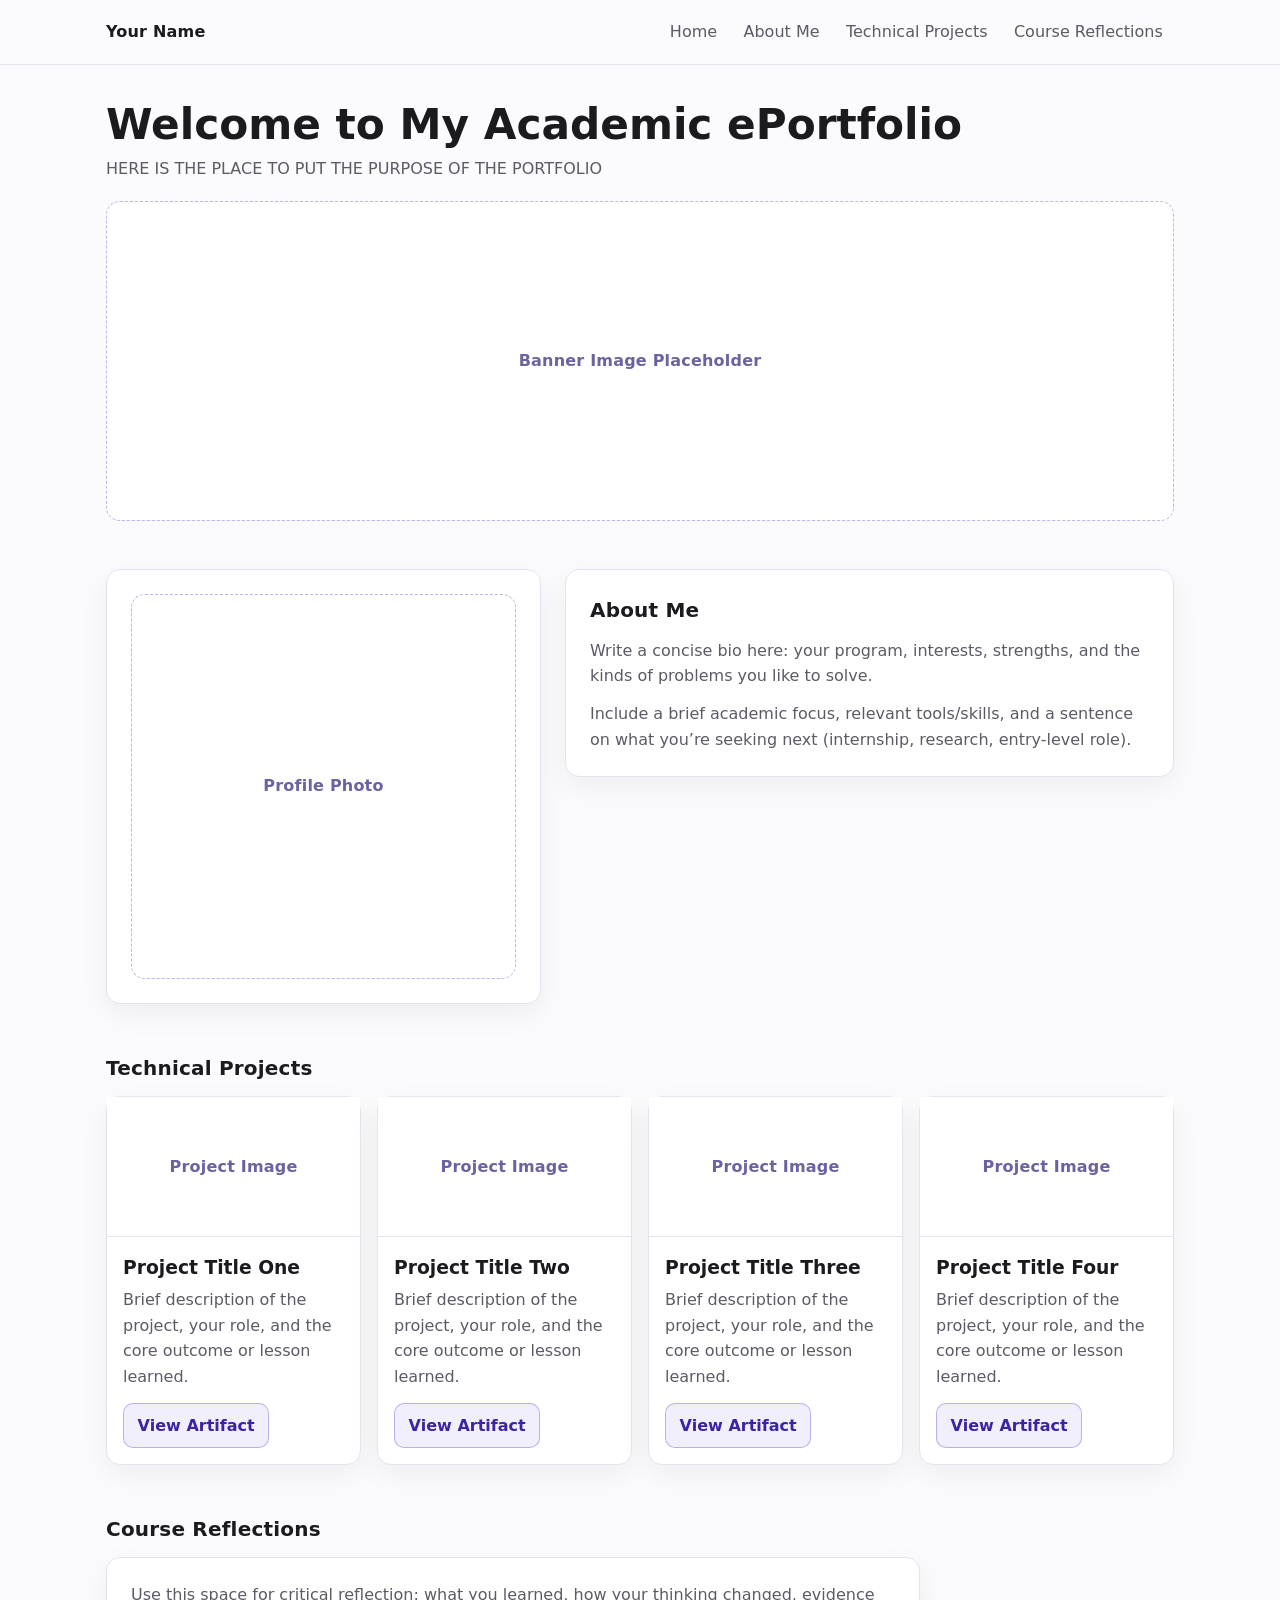
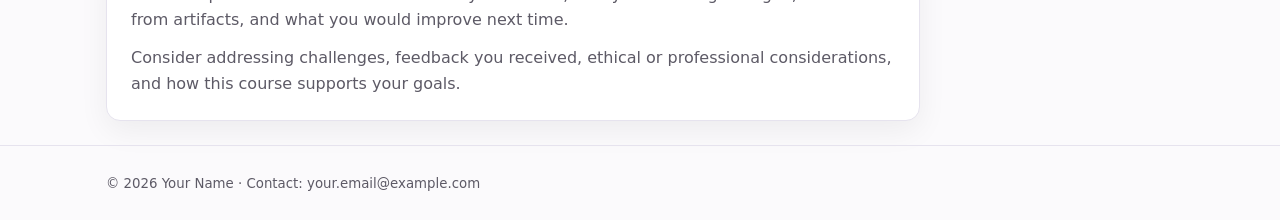
==== html/index.html @ 6b157c91 "Organizando arquivos em pastas" ====
<!doctype html>
<html lang="en">
<head>
  <meta charset="utf-8" />
  <meta name="viewport" content="width=device-width,initial-scale=1" />
  <title>Academic ePortfolio</title>
  <style>
    :root{
      --bg:#fbfafc;--card:#fff;--text:#1b1b1f;--muted:#5d5a66;
      --border:#e6e3ee;--accent:#5b34d6;--accent2:#3b23a3;--ring:rgba(91,52,214,.28);
      --r:14px;--s1:.75rem;--s2:1rem;--s3:1.5rem;--s4:2.25rem;--mw:1100px;
      --sh:0 10px 30px rgba(10,10,20,.06);
      color-scheme: light;
    }
    *{box-sizing:border-box}
    html{scroll-behavior:smooth}
    body{margin:0;font:16px/1.6 system-ui,-apple-system,Segoe UI,Roboto,Helvetica,Arial,sans-serif;background:var(--bg);color:var(--text)}
    a{color:inherit}
    .wrap{max-width:var(--mw);margin:0 auto;padding:0 var(--s2)}
    header{position:sticky;top:0;z-index:10;background:rgba(251,250,252,.92);backdrop-filter:saturate(140%) blur(10px);border-bottom:1px solid var(--border)}
    .bar{display:flex;gap:var(--s2);align-items:center;justify-content:space-between;min-height:64px}
    .brand{font-weight:700;letter-spacing:.2px;text-decoration:none}
    nav ul{list-style:none;margin:0;padding:0;display:flex;gap:.25rem;flex-wrap:wrap;justify-content:flex-end}
    nav a{display:inline-block;text-decoration:none;padding:.45rem .7rem;border-radius:999px;color:var(--muted)}
    nav a:hover{background:#f1eefb;color:var(--text)}
    main section{scroll-margin-top:84px}
    .hero{padding:var(--s4) 0 var(--s3)}
    .hero h1{margin:0 0 .4rem;font-size:clamp(1.9rem,3.3vw,3rem);line-height:1.15}
    .hero p{margin:.25rem 0 1.2rem;color:var(--muted);max-width:70ch}
    .ph{position:relative;display:grid;place-items:center;color:#6a63a0}
    .ph::after{content:attr(data-label);position:absolute;inset:0;display:grid;place-items:center;font-weight:600;letter-spacing:.2px}
    .ph img{width:100%;height:100%;object-fit:cover;display:block}
    .banner{border:1px dashed #bfb6e6;background:linear-gradient(135deg,#f3efff,#ffffff);border-radius:var(--r);height:clamp(180px,28vw,320px);overflow:hidden}
    .grid2{display:grid;grid-template-columns:1fr 1.4fr;gap:var(--s3);align-items:start}
    .card{background:var(--card);border:1px solid var(--border);border-radius:var(--r);box-shadow:var(--sh)}
    .projects .card{transition:transform .18s ease,box-shadow .18s ease,border-color .18s ease;will-change:transform}
    .projects .card:hover,.projects .card:focus-within{transform:translateY(-6px) scale(1.01);box-shadow:0 18px 46px rgba(10,10,20,.12);border-color:rgba(91,52,214,.35)}
    .pad{padding:var(--s3)}
    .avatar{aspect-ratio:1/1;min-height:220px;border:1px dashed #bfb6e6;border-radius:var(--r);background:linear-gradient(180deg,#f6f3ff,#fff);overflow:hidden}
    h2{margin:0 0 .75rem;font-size:1.25rem;letter-spacing:.2px}
    .lede{color:var(--muted);margin:0}
    .section{padding:var(--s3) 0}
    .projects{display:grid;grid-template-columns:repeat(auto-fit,minmax(220px,1fr));gap:var(--s2)}
    .pimg{height:140px;border-bottom:1px solid var(--border);background:linear-gradient(135deg,#f3efff,#fff);overflow:hidden}
    .pbody{padding:var(--s2)}
    .ptitle{margin:0 0 .25rem;font-weight:650}
    .pdesc{margin:0 0 .85rem;color:var(--muted)}
    .btn{display:inline-flex;align-items:center;justify-content:center;gap:.5rem;padding:.55rem .85rem;border-radius:10px;border:1px solid rgba(91,52,214,.35);background:rgba(91,52,214,.08);color:var(--accent2);text-decoration:none;font-weight:600}
    .btn:hover{background:rgba(91,52,214,.12)}
    .textBox{max-width:80ch}
    footer{border-top:1px solid var(--border);padding:var(--s3) 0;color:var(--muted)}
    .mt{margin-top:.75rem}
    .mt2{margin:.9rem 0 0}
    :focus-visible{outline:3px solid var(--ring);outline-offset:3px}
    @media (max-width:720px){
      .bar{align-items:flex-start;padding:10px 0}
      nav ul{justify-content:flex-start}
      .grid2{grid-template-columns:1fr}
      .pad{padding:var(--s2)}
      .hero{padding:var(--s3) 0 var(--s2)}
    }
    @media (prefers-reduced-motion:reduce){
      html{scroll-behavior:auto}
      .projects .card{transition:none}
      .projects .card:hover,.projects .card:focus-within{transform:none}
    }
  </style>
</head>
<body>
  <header>
    <div class="wrap bar">
      <a class="brand" href="#home" aria-label="Go to Home">Your Name</a>
      <nav aria-label="Primary">
        <ul>
          <li><a href="#home">Home</a></li>
          <li><a href="#about">About Me</a></li>
          <li><a href="#projects">Technical Projects</a></li>
          <li><a href="#reflections">Course Reflections</a></li>
        </ul>
      </nav>
    </div>
  </header>

  <main class="wrap">
    <section id="home" class="hero" aria-labelledby="home-title">
      <h1 id="home-title">Welcome to My Academic ePortfolio</h1>
      <p>HERE IS THE PLACE TO PUT THE PURPOSE OF THE PORTFOLIO</p>
      <div class="banner ph" data-label="Banner Image Placeholder">
        <img alt="Banner image placeholder" src="[data-uri]" />
      </div>
    </section>

    <section id="about" class="section" aria-labelledby="about-title">
      <div class="grid2">
        <div class="card pad">
          <div class="avatar ph" data-label="Profile Photo">
            <img alt="Profile photo placeholder" src="[data-uri]" />
          </div>
        </div>
        <div class="card pad">
          <h2 id="about-title">About Me</h2>
          <p class="lede">Write a concise bio here: your program, interests, strengths, and the kinds of problems you like to solve.</p>
          <p class="lede mt">Include a brief academic focus, relevant tools/skills, and a sentence on what you’re seeking next (internship, research, entry-level role).</p>
        </div>
      </div>
    </section>

    <section id="projects" class="section" aria-labelledby="projects-title">
      <h2 id="projects-title">Technical Projects</h2>
      <div class="projects" role="list">
        <article class="card" role="listitem">
          <div class="pimg ph" data-label="Project Image">
            <img alt="Project 1 image placeholder" src="[data-uri]" />
          </div>
          <div class="pbody">
            <h3 class="ptitle">Project Title One</h3>
            <p class="pdesc">Brief description of the project, your role, and the core outcome or lesson learned.</p>
            <a class="btn" href="project-1.html" aria-label="View details for Project Title One">View Artifact</a>
          </div>
        </article>
        <article class="card" role="listitem">
          <div class="pimg ph" data-label="Project Image">
            <img alt="Project 2 image placeholder" src="[data-uri]" />
          </div>
          <div class="pbody">
            <h3 class="ptitle">Project Title Two</h3>
            <p class="pdesc">Brief description of the project, your role, and the core outcome or lesson learned.</p>
            <a class="btn" href="project-2.html" aria-label="View details for Project Title Two">View Artifact</a>
          </div>
        </article>
        <article class="card" role="listitem">
          <div class="pimg ph" data-label="Project Image">
            <img alt="Project 3 image placeholder" src="[data-uri]" />
          </div>
          <div class="pbody">
            <h3 class="ptitle">Project Title Three</h3>
            <p class="pdesc">Brief description of the project, your role, and the core outcome or lesson learned.</p>
            <a class="btn" href="project-3.html" aria-label="View details for Project Title Three">View Artifact</a>
          </div>
        </article>
        <article class="card" role="listitem">
          <div class="pimg ph" data-label="Project Image">
            <img alt="Project 4 image placeholder" src="[data-uri]" />
          </div>
          <div class="pbody">
            <h3 class="ptitle">Project Title Four</h3>
            <p class="pdesc">Brief description of the project, your role, and the core outcome or lesson learned.</p>
            <a class="btn" href="project-4.html" aria-label="View details for Project Title Four">View Artifact</a>
          </div>
        </article>
      </div>
    </section>

    <section id="reflections" class="section" aria-labelledby="reflections-title">
      <h2 id="reflections-title">Course Reflections</h2>
      <div class="card pad textBox">
        <p class="lede">Use this space for critical reflection: what you learned, how your thinking changed, evidence from artifacts, and what you would improve next time.</p>
        <p class="lede mt">Consider addressing challenges, feedback you received, ethical or professional considerations, and how this course supports your goals.</p>
      </div>
    </section>
  </main>

  <footer>
    <div class="wrap">
      <small>© <span id="y">2026</span> Your Name · Contact: your.email@example.com</small>
    </div>
  </footer>

  <script>
    document.getElementById("y").textContent = new Date().getFullYear();
  </script>
</body>
</html>
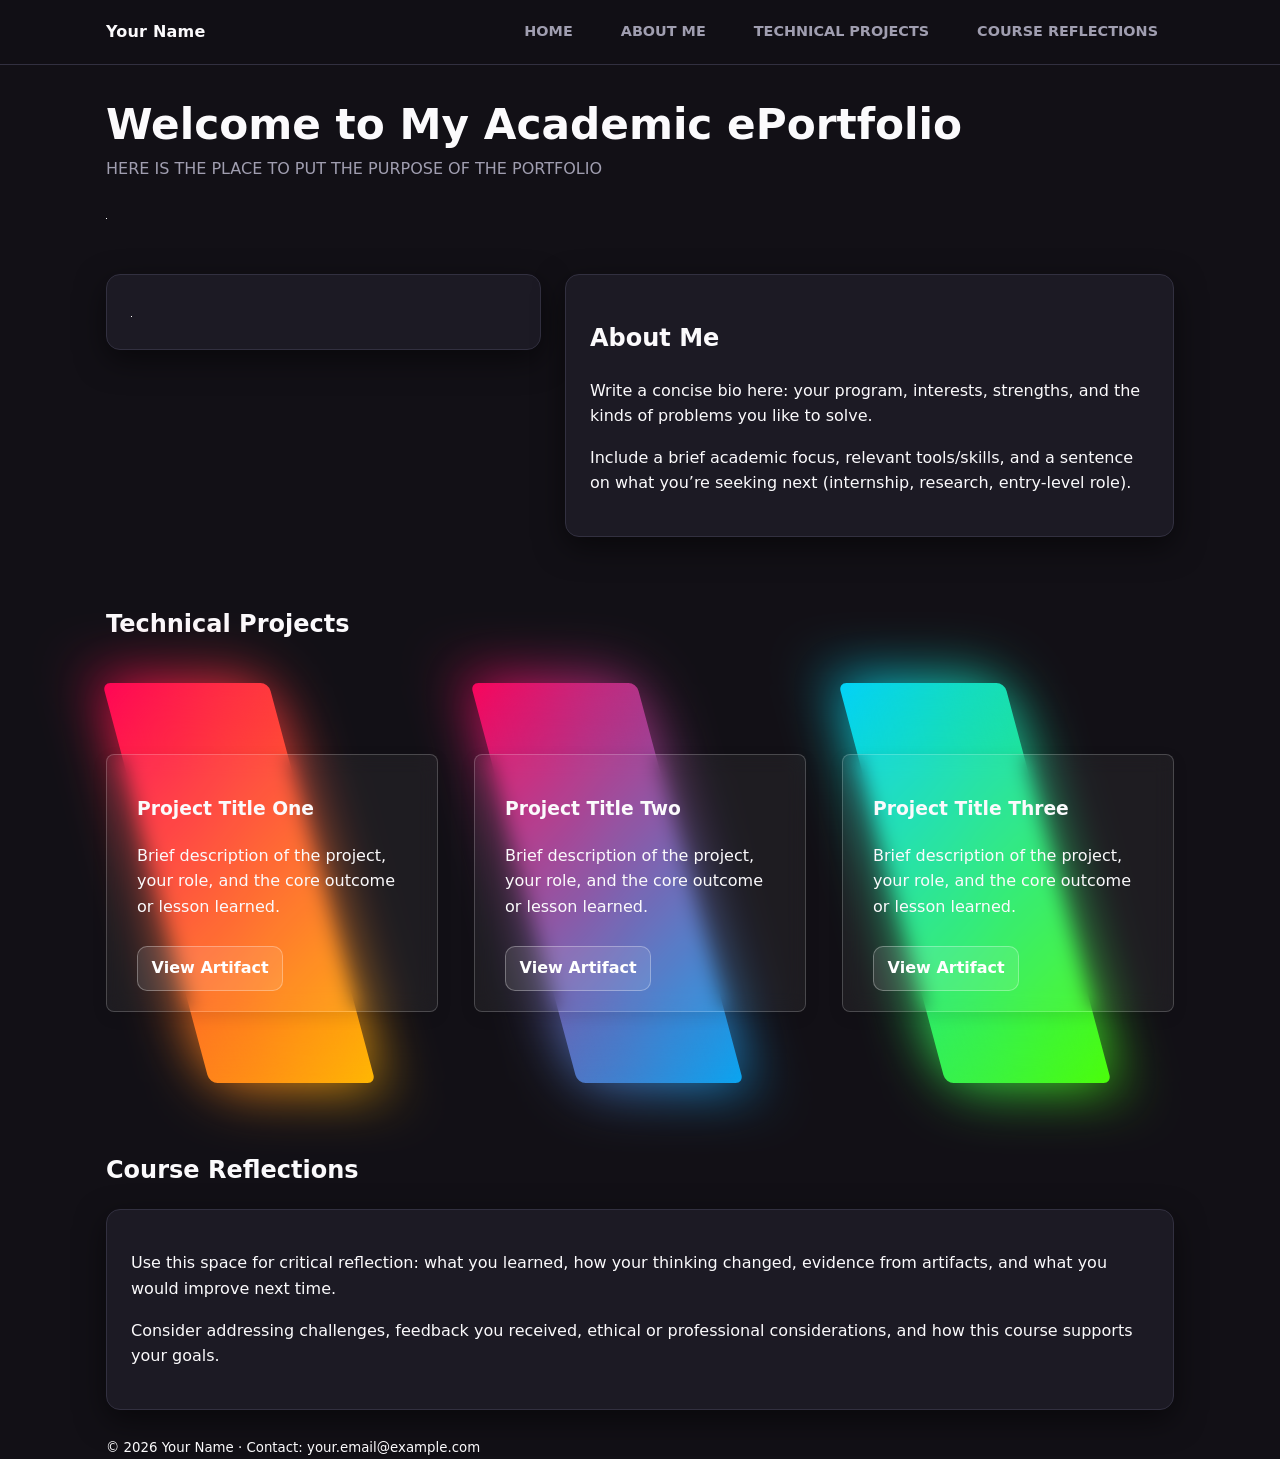
==== commit 0267dc45: "Trabalhando no css, adicionando animacao em cards e no menu" ====
--- a/html/index.html
+++ b/html/index.html
@@ -4,67 +4,8 @@
   <meta charset="utf-8" />
   <meta name="viewport" content="width=device-width,initial-scale=1" />
   <title>Academic ePortfolio</title>
-  <style>
-    :root{
-      --bg:#fbfafc;--card:#fff;--text:#1b1b1f;--muted:#5d5a66;
-      --border:#e6e3ee;--accent:#5b34d6;--accent2:#3b23a3;--ring:rgba(91,52,214,.28);
-      --r:14px;--s1:.75rem;--s2:1rem;--s3:1.5rem;--s4:2.25rem;--mw:1100px;
-      --sh:0 10px 30px rgba(10,10,20,.06);
-      color-scheme: light;
-    }
-    *{box-sizing:border-box}
-    html{scroll-behavior:smooth}
-    body{margin:0;font:16px/1.6 system-ui,-apple-system,Segoe UI,Roboto,Helvetica,Arial,sans-serif;background:var(--bg);color:var(--text)}
-    a{color:inherit}
-    .wrap{max-width:var(--mw);margin:0 auto;padding:0 var(--s2)}
-    header{position:sticky;top:0;z-index:10;background:rgba(251,250,252,.92);backdrop-filter:saturate(140%) blur(10px);border-bottom:1px solid var(--border)}
-    .bar{display:flex;gap:var(--s2);align-items:center;justify-content:space-between;min-height:64px}
-    .brand{font-weight:700;letter-spacing:.2px;text-decoration:none}
-    nav ul{list-style:none;margin:0;padding:0;display:flex;gap:.25rem;flex-wrap:wrap;justify-content:flex-end}
-    nav a{display:inline-block;text-decoration:none;padding:.45rem .7rem;border-radius:999px;color:var(--muted)}
-    nav a:hover{background:#f1eefb;color:var(--text)}
-    main section{scroll-margin-top:84px}
-    .hero{padding:var(--s4) 0 var(--s3)}
-    .hero h1{margin:0 0 .4rem;font-size:clamp(1.9rem,3.3vw,3rem);line-height:1.15}
-    .hero p{margin:.25rem 0 1.2rem;color:var(--muted);max-width:70ch}
-    .ph{position:relative;display:grid;place-items:center;color:#6a63a0}
-    .ph::after{content:attr(data-label);position:absolute;inset:0;display:grid;place-items:center;font-weight:600;letter-spacing:.2px}
-    .ph img{width:100%;height:100%;object-fit:cover;display:block}
-    .banner{border:1px dashed #bfb6e6;background:linear-gradient(135deg,#f3efff,#ffffff);border-radius:var(--r);height:clamp(180px,28vw,320px);overflow:hidden}
-    .grid2{display:grid;grid-template-columns:1fr 1.4fr;gap:var(--s3);align-items:start}
-    .card{background:var(--card);border:1px solid var(--border);border-radius:var(--r);box-shadow:var(--sh)}
-    .projects .card{transition:transform .18s ease,box-shadow .18s ease,border-color .18s ease;will-change:transform}
-    .projects .card:hover,.projects .card:focus-within{transform:translateY(-6px) scale(1.01);box-shadow:0 18px 46px rgba(10,10,20,.12);border-color:rgba(91,52,214,.35)}
-    .pad{padding:var(--s3)}
-    .avatar{aspect-ratio:1/1;min-height:220px;border:1px dashed #bfb6e6;border-radius:var(--r);background:linear-gradient(180deg,#f6f3ff,#fff);overflow:hidden}
-    h2{margin:0 0 .75rem;font-size:1.25rem;letter-spacing:.2px}
-    .lede{color:var(--muted);margin:0}
-    .section{padding:var(--s3) 0}
-    .projects{display:grid;grid-template-columns:repeat(auto-fit,minmax(220px,1fr));gap:var(--s2)}
-    .pimg{height:140px;border-bottom:1px solid var(--border);background:linear-gradient(135deg,#f3efff,#fff);overflow:hidden}
-    .pbody{padding:var(--s2)}
-    .ptitle{margin:0 0 .25rem;font-weight:650}
-    .pdesc{margin:0 0 .85rem;color:var(--muted)}
-    .btn{display:inline-flex;align-items:center;justify-content:center;gap:.5rem;padding:.55rem .85rem;border-radius:10px;border:1px solid rgba(91,52,214,.35);background:rgba(91,52,214,.08);color:var(--accent2);text-decoration:none;font-weight:600}
-    .btn:hover{background:rgba(91,52,214,.12)}
-    .textBox{max-width:80ch}
-    footer{border-top:1px solid var(--border);padding:var(--s3) 0;color:var(--muted)}
-    .mt{margin-top:.75rem}
-    .mt2{margin:.9rem 0 0}
-    :focus-visible{outline:3px solid var(--ring);outline-offset:3px}
-    @media (max-width:720px){
-      .bar{align-items:flex-start;padding:10px 0}
-      nav ul{justify-content:flex-start}
-      .grid2{grid-template-columns:1fr}
-      .pad{padding:var(--s2)}
-      .hero{padding:var(--s3) 0 var(--s2)}
-    }
-    @media (prefers-reduced-motion:reduce){
-      html{scroll-behavior:auto}
-      .projects .card{transition:none}
-      .projects .card:hover,.projects .card:focus-within{transform:none}
-    }
-  </style>
+  <link rel="stylesheet" href="../style/index.css">
+  <link rel="stylesheet" href="../style/style.css">
 </head>
 <body>
   <header>
@@ -108,46 +49,34 @@
     <section id="projects" class="section" aria-labelledby="projects-title">
       <h2 id="projects-title">Technical Projects</h2>
       <div class="projects" role="list">
-        <article class="card" role="listitem">
-          <div class="pimg ph" data-label="Project Image">
-            <img alt="Project 1 image placeholder" src="[data-uri]" />
-          </div>
+        
+        <article class="card neon-card" role="listitem">
+          <span></span>
           <div class="pbody">
             <h3 class="ptitle">Project Title One</h3>
             <p class="pdesc">Brief description of the project, your role, and the core outcome or lesson learned.</p>
             <a class="btn" href="project-1.html" aria-label="View details for Project Title One">View Artifact</a>
           </div>
         </article>
-        <article class="card" role="listitem">
-          <div class="pimg ph" data-label="Project Image">
-            <img alt="Project 2 image placeholder" src="[data-uri]" />
-          </div>
+
+        <article class="card neon-card" role="listitem">
+          <span></span>
           <div class="pbody">
             <h3 class="ptitle">Project Title Two</h3>
             <p class="pdesc">Brief description of the project, your role, and the core outcome or lesson learned.</p>
             <a class="btn" href="project-2.html" aria-label="View details for Project Title Two">View Artifact</a>
           </div>
         </article>
-        <article class="card" role="listitem">
-          <div class="pimg ph" data-label="Project Image">
-            <img alt="Project 3 image placeholder" src="[data-uri]" />
-          </div>
+
+        <article class="card neon-card" role="listitem">
+          <span></span>
           <div class="pbody">
             <h3 class="ptitle">Project Title Three</h3>
             <p class="pdesc">Brief description of the project, your role, and the core outcome or lesson learned.</p>
             <a class="btn" href="project-3.html" aria-label="View details for Project Title Three">View Artifact</a>
           </div>
         </article>
-        <article class="card" role="listitem">
-          <div class="pimg ph" data-label="Project Image">
-            <img alt="Project 4 image placeholder" src="[data-uri]" />
-          </div>
-          <div class="pbody">
-            <h3 class="ptitle">Project Title Four</h3>
-            <p class="pdesc">Brief description of the project, your role, and the core outcome or lesson learned.</p>
-            <a class="btn" href="project-4.html" aria-label="View details for Project Title Four">View Artifact</a>
-          </div>
-        </article>
+
       </div>
     </section>
 
@@ -169,5 +98,29 @@
   <script>
     document.getElementById("y").textContent = new Date().getFullYear();
   </script>
+
+  <script>
+    // Código para atualizar o ano automaticamente (que você já tinha)
+    document.getElementById("y").textContent = new Date().getFullYear();
+
+    // --- NOVO: Lógica do Menu Inteligente (Smart Header) ---
+    let ultimoScroll = 0;
+    const header = document.querySelector('header');
+
+    window.addEventListener('scroll', () => {
+      // Pega a posição atual da rolagem da página
+      let atualScroll = window.pageYOffset || document.documentElement.scrollTop;
+
+      // Se a rolagem atual for MAIOR que a última (rolando para baixo) e já passou do topo...
+      if (atualScroll > ultimoScroll && atualScroll > 50) {
+        header.classList.add('esconder-menu'); // Esconde o cabeçalho
+      } else {
+        header.classList.remove('esconder-menu'); // Mostra o cabeçalho
+      }
+      
+      // Atualiza a posição para o próximo movimento (com trava para o 'efeito elástico' do celular)
+      ultimoScroll = atualScroll <= 0 ? 0 : atualScroll; 
+    });
+  </script>
 </body>
-</html>
+</html>
--- a/style/index.css
+++ b/style/index.css
@@ -0,0 +1,228 @@
+
+
+/* ==========================================================================
+   5. Seção Hero (Destaque Principal)
+   ========================================================================== */
+.hero {
+  padding: var(--s4) 0 var(--s3);
+}
+
+.hero h1 {
+  margin: 0 0 0.4rem;
+  font-size: clamp(1.9rem, 3.3vw, 3rem); 
+  line-height: 1.15;
+}
+
+.hero p {
+  margin: 0.25rem 0 1.2rem;
+  color: var(--muted);
+  max-width: 70ch;
+}
+
+/* ==========================================================================
+   6. Cartões Comuns (Sobre Mim, Reflexões)
+   ========================================================================== */
+.card {
+  background: var(--card);
+  border: 1px solid var(--border);
+  border-radius: var(--r);
+  box-shadow: var(--sh);
+}
+
+.projects {
+  display: grid;
+  grid-template-columns: repeat(auto-fit, minmax(280px, 1fr)); /* Um pouco mais largo para os neons */
+  gap: var(--s4); /* Mais respiro entre os cartões brilhantes */
+  padding-top: 20px;
+}
+
+/* ==========================================================================
+   7. Cartões de Projeto: Efeito Neon "Glassmorphism"
+   ========================================================================== */
+.projects .neon-card {
+  position: relative;
+  height: 400px;
+  display: flex;
+  justify-content: center;
+  align-items: center;
+  background: transparent;
+  border: none;
+  box-shadow: none;
+}
+
+.projects .neon-card::before,
+.projects .neon-card::after {
+  content: '';
+  position: absolute;
+  top: 0;
+  left: 15%;
+  width: 50%;
+  height: 100%;
+  background: #fff;
+  border-radius: 8px;
+  transform: skewX(15deg);
+  transition: 0.5s;
+}
+
+.projects .neon-card::after {
+  filter: blur(30px);
+}
+
+.projects .neon-card:hover:before,
+.projects .neon-card:hover:after {
+  transform: skewX(0deg);
+  left: 20px;
+  width: calc(100% - 40px);
+}
+
+/* Cores Neon para cada cartão (4 projetos totais) */
+.projects .neon-card:nth-child(1):before,
+.projects .neon-card:nth-child(1):after { background: linear-gradient(315deg, #ffbc00, #ff0058); }
+
+.projects .neon-card:nth-child(2):before,
+.projects .neon-card:nth-child(2):after { background: linear-gradient(315deg, #03a9f4, #ff0058); }
+
+.projects .neon-card:nth-child(3):before,
+.projects .neon-card:nth-child(3):after { background: linear-gradient(315deg, #4dff03, #00d0ff); }
+
+.projects .neon-card:nth-child(4):before,
+.projects .neon-card:nth-child(4):after { background: linear-gradient(315deg, #8a2be2, #ff1493); } /* Roxo para Rosa */
+
+/* Quadrados Flutuantes */
+.projects .neon-card span {
+  display: block;
+  position: absolute;
+  top: 0; left: 0; right: 0; bottom: 0;
+  z-index: 5;
+  pointer-events: none;
+}
+
+.projects .neon-card span::before,
+.projects .neon-card span::after {
+  content: '';
+  position: absolute;
+  border-radius: 8px;
+  background: rgba(255, 255, 255, 0.1);
+  backdrop-filter: blur(10px);
+  -webkit-backdrop-filter: blur(10px);
+  opacity: 0;
+  transition: 0.5s;
+  animation: floatAnim 2s ease-in-out infinite;
+  box-shadow: 0 5px 15px rgba(0,0,0,0.08);
+}
+
+.projects .neon-card span::before {
+  top: 0; left: 0; width: 0; height: 0;
+}
+
+.projects .neon-card:hover span::before {
+  top: -50px; left: 20px; width: 100px; height: 100px; opacity: 1;
+}
+
+.projects .neon-card span::after {
+  bottom: 0; right: 0; width: 100%; height: 100%;
+  animation-delay: -1s;
+}
+
+.projects .neon-card:hover span:after {
+  bottom: -50px; right: 20px; width: 100px; height: 100px; opacity: 1;
+}
+
+@keyframes floatAnim {
+  0%, 100% { transform: translateY(10px); }
+  50% { transform: translateY(-10px); }
+}
+
+/* Conteúdo interno do cartão (Vidro Fosco) */
+.projects .neon-card .pbody {
+  position: relative;
+  left: 0;
+  padding: 20px 30px;
+  background: rgba(255, 255, 255, 0.05); 
+  backdrop-filter: blur(10px);
+  -webkit-backdrop-filter: blur(10px);
+  box-shadow: 0 5px 15px rgba(0, 0, 0, 0.1);
+  border-radius: 8px;
+  z-index: 1;
+  transition: 0.5s;
+  color: var(--text); 
+  border: 1px solid rgba(255, 255, 255, 0.2); 
+}
+
+.projects .neon-card:hover .pbody {
+  left: -15px; 
+  padding: 40px 30px;
+}
+
+/* ==========================================================================
+   8. Botões e Acessibilidade (Adaptados para o Tema Escuro)
+   ========================================================================== */
+.btn {
+  display: inline-flex;
+  align-items: center;
+  justify-content: center;
+  gap: 0.5rem;
+  padding: 0.55rem 0.85rem;
+  border-radius: 10px;
+  border: 1px solid rgba(255, 255, 255, 0.3); /* Borda esbranquiçada translúcida */
+  background: rgba(255, 255, 255, 0.1); /* Fundo levemente claro */
+  color: #fff;
+  text-decoration: none;
+  font-weight: 600;
+  margin-top: 10px;
+  transition: 0.3s ease;
+}
+
+.btn:hover {
+  background: rgba(255, 255, 255, 0.25);
+}
+
+:focus-visible {
+  outline: 3px solid var(--ring);
+  outline-offset: 3px;
+}
+
+/* ==========================================================================
+   9. Media Queries (Responsividade para Celulares)
+   ========================================================================== */
+@media (max-width: 720px) {
+  /* 1. Altera o cabeçalho para empilhar a Logo e o Menu verticalmente */
+  .bar {
+    flex-direction: column; 
+    align-items: center;    
+    padding: 15px 0 10px;   /* Ajuste fino do respiro superior e inferior */
+    gap: 12px;              /* Espaço entre a Logo e os links */
+  }
+
+  /* 2. Centraliza os links do menu e diminui o espaço entre eles */
+  nav ul {
+    justify-content: center;
+    gap: 0.4rem;
+  }
+
+  /* 3. Reduz a fonte e o "botão" da animação para caber em telas estreitas */
+  nav a {
+    padding: 6px 10px;
+    font-size: 0.75rem;     /* Letra um pouquinho menor */
+  }
+
+  /* 4. Mantém a grade principal em uma única coluna */
+  .grid2 {
+    grid-template-columns: 1fr;
+  }
+
+  /* 5. Reduz os espaçamentos gerais das seções */
+  .pad {
+    padding: var(--s2);
+  }
+
+  .hero {
+    padding: var(--s3) 0 var(--s2);
+  }
+
+  /* 6. Mantém a correção do efeito neon no celular */
+  .projects .neon-card:hover .pbody {
+    left: 0;
+    padding: 30px 20px;
+  }
+}
--- a/style/style.css
+++ b/style/style.css
@@ -0,0 +1,168 @@
+/* ==========================================================================
+   1. Variáveis de Tema (Dark Mode Ativado)
+   ========================================================================== */
+:root {
+  --bg: #121016;            /* Fundo principal super escuro */
+  --card: #1c1a24;          /* Fundo dos cartões normais (About e Reflections) */
+  --text: #fbfafc;          /* Texto principal claro para excelente leitura */
+  --muted: #a09eb0;         /* Texto secundário em cinza claro */
+  --border: #323040;        /* Linhas de separação discretas */
+  --accent: #7b5bea;        /* Roxo mais claro e vibrante para destaque */
+  --accent2: #5b34d6;       /* Roxo profundo */
+  --ring: rgba(123, 91, 234, 0.4); /* Anel de foco mais visível no escuro */
+  --sh: 0 10px 30px rgba(0, 0, 0, 0.5); /* Sombras densas para profundidade */
+  color-scheme: dark;       /* Renderiza barras de rolagem nativas no modo escuro */
+
+  /* Medidas de Layout e Espaçamento */
+  --r: 14px;                /* Arredondamento padrão */
+  --s1: 0.75rem;            /* Espaçamento pequeno */
+  --s2: 1rem;               /* Espaçamento médio */
+  --s3: 1.5rem;             /* Espaçamento grande */
+  --s4: 2.25rem;            /* Espaçamento extra grande */
+  --mw: 1100px;             /* Largura máxima do site */
+}
+
+/* ==========================================================================
+   2. Reset Global e Elementos Base
+   ========================================================================== */
+* {
+  box-sizing: border-box;
+}
+
+html {
+  scroll-behavior: smooth;
+}
+
+body {
+  margin: 0;
+  font: 16px/1.6 system-ui, -apple-system, Segoe UI, Roboto, Helvetica, Arial, sans-serif;
+  background: var(--bg);
+  color: var(--text);
+}
+
+a {
+  color: inherit;
+}
+
+/* ==========================================================================
+   3. Estrutura Principal de Layout
+   ========================================================================== */
+.wrap {
+  max-width: var(--mw);
+  margin: 0 auto;
+  padding: 0 var(--s2);
+}
+
+.grid2 {
+  display: grid;
+  grid-template-columns: 1fr 1.4fr;
+  gap: var(--s3);
+  align-items: start;
+}
+
+.section {
+  padding: var(--s3) 0;
+}
+
+.pad {
+  padding: var(--s3);
+}
+
+main section {
+  scroll-margin-top: 84px;
+}
+
+/* ==========================================================================
+   4. Cabeçalho e Navegação
+   ========================================================================== */
+header {
+  position: sticky;
+  top: 0;
+  z-index: 10;
+  background: rgba(18, 16, 22, 0.85); 
+  backdrop-filter: saturate(140%) blur(10px);
+  border-bottom: 1px solid var(--border);
+    transition: transform 0.3s ease-in-out; 
+}
+
+/* NOVA CLASSE: Joga o menu 100% do tamanho dele para cima, escondendo-o da tela */
+.esconder-menu {
+  transform: translateY(-100%);
+}
+
+.bar {
+  display: flex;
+  gap: var(--s2);
+  align-items: center;
+  justify-content: space-between;
+  min-height: 64px;
+}
+
+.brand {
+  font-weight: 700;
+  letter-spacing: 0.2px;
+  text-decoration: none;
+}
+
+nav ul {
+  list-style: none;
+  margin: 0;
+  padding: 0;
+  display: flex;
+  gap: 1rem; /* Aumentei um pouco o espaço para a animação respirar */
+  flex-wrap: wrap;
+  justify-content: flex-end;
+}
+
+/* --- NOVA ANIMAÇÃO DO MENU --- */
+nav a {
+  position: relative;
+  display: block;
+  text-transform: uppercase;
+  padding: 8px 16px;
+  text-decoration: none;
+  color: var(--muted);
+  font-weight: 600;
+  font-size: 0.9rem;
+  transition: 0.5s;
+  z-index: 1;
+}
+
+nav a::before {
+  content: '';
+  position: absolute;
+  top: 0;
+  left: 0;
+  width: 100%;
+  height: 100%;
+  border-top: 2px solid var(--accent); /* Usa o roxo do seu tema */
+  border-bottom: 2px solid var(--accent); /* Usa o roxo do seu tema */
+  transform: scaleY(2);
+  opacity: 0;
+  transition: 0.3s;
+}
+
+nav a::after {
+  content: '';
+  position: absolute;
+  top: 2px;
+  left: 0;
+  width: 100%;
+  height: calc(100% - 4px); /* Encaixa perfeitamente dentro das bordas */
+  background-color: var(--accent); /* Fundo roxo */
+  transform: scale(0);
+  opacity: 0;
+  transition: 0.3s;
+  z-index: -1;
+}
+
+nav a:hover {
+  color: #fff; /* O texto fica branco puro ao passar o mouse */
+}
+
+nav a:hover::before,
+nav a:hover::after {
+  transform: scaleY(1); /* Traz a escala de volta ao normal */
+  opacity: 1; /* Faz o elemento aparecer */
+}
+
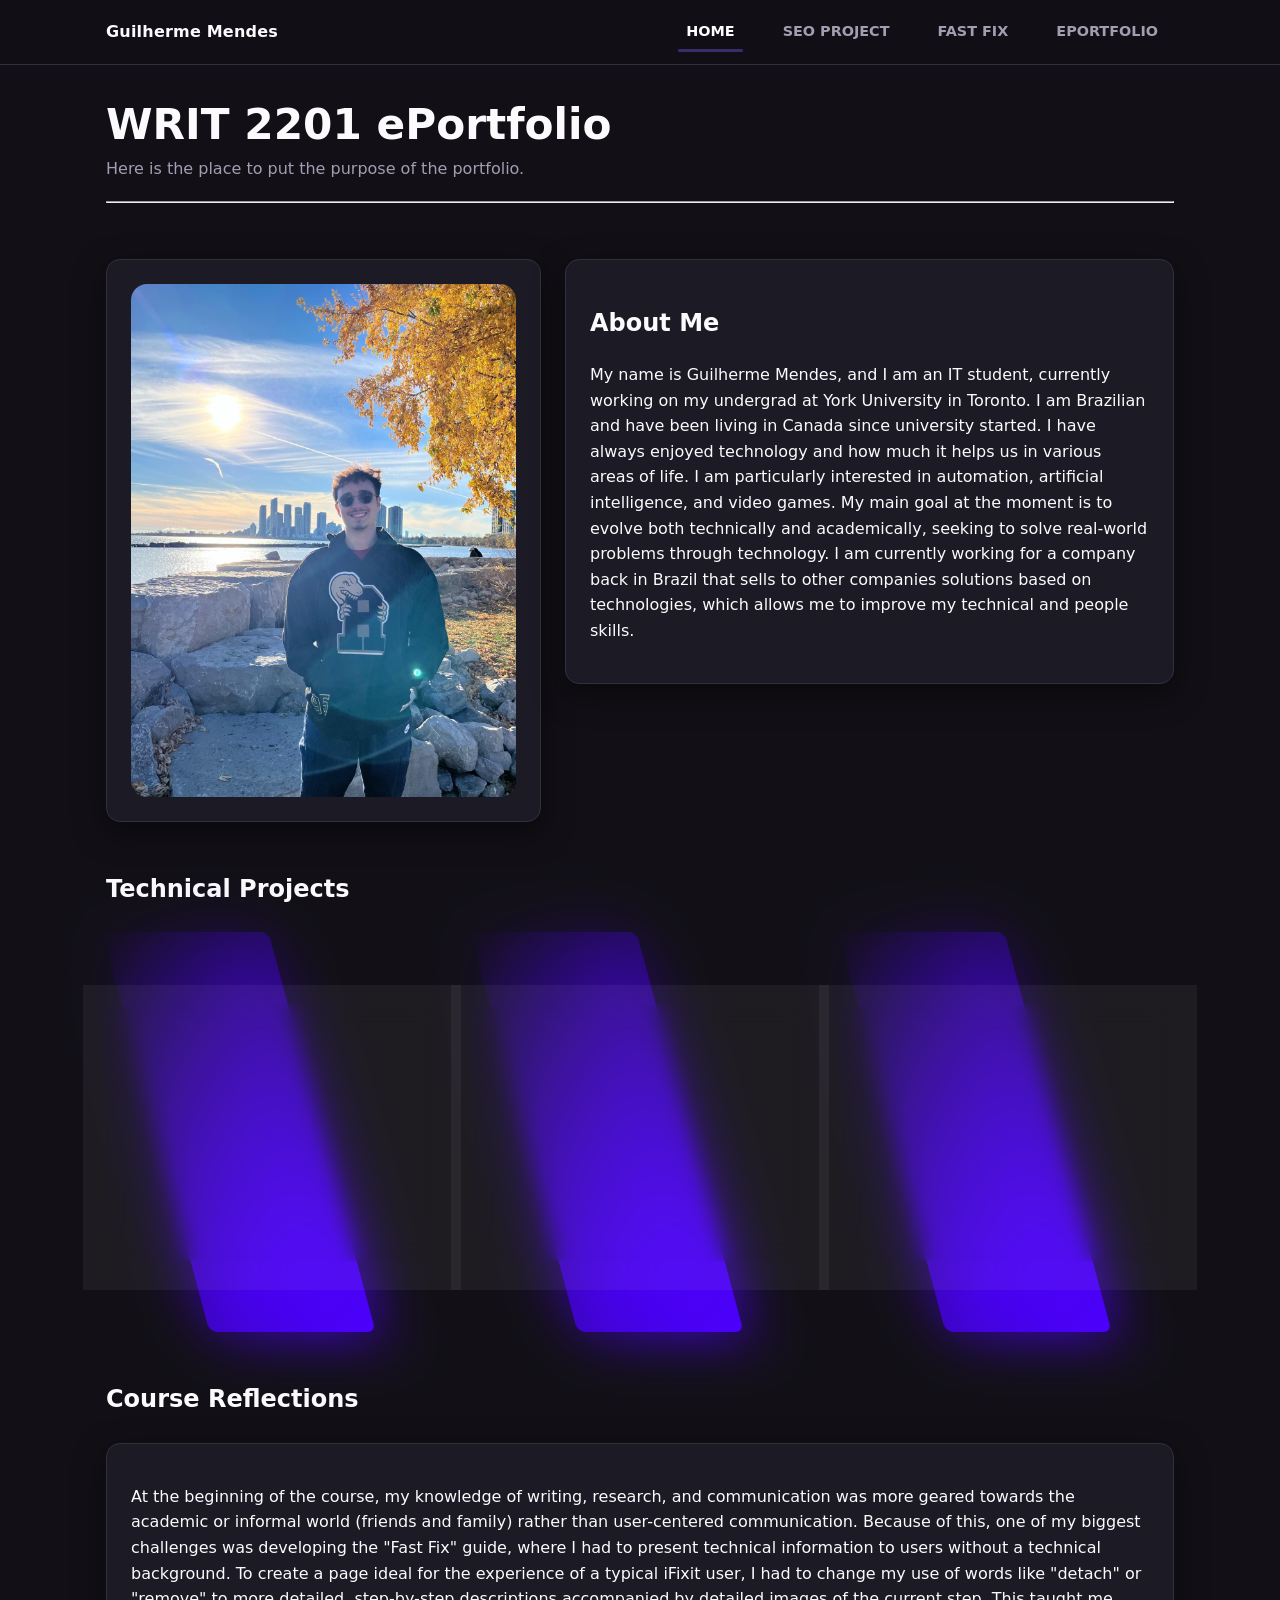
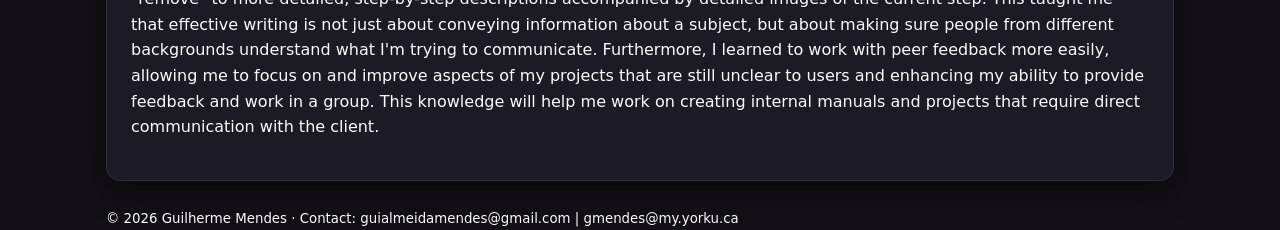
==== commit 2913b569: "Adicionando as paginas dos projetos e melhorando o estilo do site de uma forma geral" ====
--- a/html/index.html
+++ b/html/index.html
@@ -6,17 +6,18 @@
   <title>Academic ePortfolio</title>
   <link rel="stylesheet" href="../style/index.css">
   <link rel="stylesheet" href="../style/style.css">
+  <link rel="stylesheet" href="../style/nav.css">
 </head>
 <body>
   <header>
     <div class="wrap bar">
-      <a class="brand" href="#home" aria-label="Go to Home">Your Name</a>
+      <a class="brand" href="#home" aria-label="Go to Home">Guilherme Mendes</a>
       <nav aria-label="Primary">
         <ul>
-          <li><a href="#home">Home</a></li>
-          <li><a href="#about">About Me</a></li>
-          <li><a href="#projects">Technical Projects</a></li>
-          <li><a href="#reflections">Course Reflections</a></li>
+          <li><a href="#home" class="active" aria-current="page">Home<span class="marker"></span></a></li>
+          <li><a href="../html/project-1.html">SEO Project<span class="marker"></span></a></li>
+          <li><a href="../html/project-2.html">Fast Fix<span class="marker"></span></a></li>
+          <li><a href="../html/project-3.html">ePortfolio<span class="marker"></span></a></li>
         </ul>
       </nav>
     </div>
@@ -24,24 +25,21 @@
 
   <main class="wrap">
     <section id="home" class="hero" aria-labelledby="home-title">
-      <h1 id="home-title">Welcome to My Academic ePortfolio</h1>
-      <p>HERE IS THE PLACE TO PUT THE PURPOSE OF THE PORTFOLIO</p>
-      <div class="banner ph" data-label="Banner Image Placeholder">
-        <img alt="Banner image placeholder" src="[data-uri]" />
-      </div>
+      <h1 id="home-title">WRIT 2201 ePortfolio</h1>
+      <p>Here is the place to put the purpose of the portfolio.</p>
+      <hr>
     </section>
 
     <section id="about" class="section" aria-labelledby="about-title">
       <div class="grid2">
         <div class="card pad">
-          <div class="avatar ph" data-label="Profile Photo">
-            <img alt="Profile photo placeholder" src="[data-uri]" />
+          <div id="profile-photo" class="avatar ph" data-label="Profile Photo">
+            <img alt="Profile photo placeholder" src="../images/personal photo.jpeg" />
           </div>
         </div>
         <div class="card pad">
           <h2 id="about-title">About Me</h2>
-          <p class="lede">Write a concise bio here: your program, interests, strengths, and the kinds of problems you like to solve.</p>
-          <p class="lede mt">Include a brief academic focus, relevant tools/skills, and a sentence on what you’re seeking next (internship, research, entry-level role).</p>
+          <p class="lede">My name is Guilherme Mendes, and I am an IT student, currently working on my undergrad at York University in Toronto. I am Brazilian and have been living in Canada since university started. I have always enjoyed technology and how much it helps us in various areas of life. I am particularly interested in automation, artificial intelligence, and video games. My main goal at the moment is to evolve both technically and academically, seeking to solve real-world problems through technology. I am currently working for a company back in Brazil that sells to other companies solutions based on technologies, which allows me to improve my technical and people skills. </p>
         </div>
       </div>
     </section>
@@ -53,7 +51,7 @@
         <article class="card neon-card" role="listitem">
           <span></span>
           <div class="pbody">
-            <h3 class="ptitle">Project Title One</h3>
+            <h3 class="ptitle">SEO Project</h3>
             <p class="pdesc">Brief description of the project, your role, and the core outcome or lesson learned.</p>
             <a class="btn" href="project-1.html" aria-label="View details for Project Title One">View Artifact</a>
           </div>
@@ -62,7 +60,7 @@
         <article class="card neon-card" role="listitem">
           <span></span>
           <div class="pbody">
-            <h3 class="ptitle">Project Title Two</h3>
+            <h3 class="ptitle">Fast Fix</h3>
             <p class="pdesc">Brief description of the project, your role, and the core outcome or lesson learned.</p>
             <a class="btn" href="project-2.html" aria-label="View details for Project Title Two">View Artifact</a>
           </div>
@@ -71,7 +69,7 @@
         <article class="card neon-card" role="listitem">
           <span></span>
           <div class="pbody">
-            <h3 class="ptitle">Project Title Three</h3>
+            <h3 class="ptitle">ePortfolio</h3>
             <p class="pdesc">Brief description of the project, your role, and the core outcome or lesson learned.</p>
             <a class="btn" href="project-3.html" aria-label="View details for Project Title Three">View Artifact</a>
           </div>
@@ -83,15 +81,14 @@
     <section id="reflections" class="section" aria-labelledby="reflections-title">
       <h2 id="reflections-title">Course Reflections</h2>
       <div class="card pad textBox">
-        <p class="lede">Use this space for critical reflection: what you learned, how your thinking changed, evidence from artifacts, and what you would improve next time.</p>
-        <p class="lede mt">Consider addressing challenges, feedback you received, ethical or professional considerations, and how this course supports your goals.</p>
+        <p class="lede">At the beginning of the course, my knowledge of writing, research, and communication was more geared towards the academic or informal world (friends and family) rather than user-centered communication. Because of this, one of my biggest challenges was developing the "Fast Fix" guide, where I had to present technical information to users without a technical background. To create a page ideal for the experience of a typical iFixit user, I had to change my use of words like "detach" or "remove" to more detailed, step-by-step descriptions accompanied by detailed images of the current step. This taught me that effective writing is not just about conveying information about a subject, but about making sure people from different backgrounds understand what I'm trying to communicate. Furthermore, I learned to work with peer feedback more easily, allowing me to focus on and improve aspects of my projects that are still unclear to users and enhancing my ability to provide feedback and work in a group. This knowledge will help me work on creating internal manuals and projects that require direct communication with the client.</p>
       </div>
     </section>
   </main>
 
   <footer>
     <div class="wrap">
-      <small>© <span id="y">2026</span> Your Name · Contact: your.email@example.com</small>
+      <small>© <span id="y">2026</span> Guilherme Mendes · Contact: guialmeidamendes@gmail.com | gmendes@my.yorku.ca</small>
     </div>
   </footer>
 
--- a/style/index.css
+++ b/style/index.css
@@ -13,6 +13,22 @@
   line-height: 1.15;
 }
 
+/* Título + botão na mesma linha (páginas de projeto) */
+.hero-title-row {
+  display: flex;
+  flex-wrap: wrap;
+  align-items: center;
+  justify-content: space-between;
+  gap: var(--s2);
+  margin-bottom: 0.4rem;
+}
+
+.hero-title-row h1 {
+  margin: 0;
+  flex: 1 1 auto;
+  min-width: min(100%, 10ch);
+}
+
 .hero p {
   margin: 0.25rem 0 1.2rem;
   color: var(--muted);
@@ -20,8 +36,16 @@
 }
 
 /* ==========================================================================
-   6. Cartões Comuns (Sobre Mim, Reflexões)
-   ========================================================================== */
+   6. Cartões Comuns (Sobre Mim, Reflexões, personal images, etc.)
+   ========================================================================== */
+img {
+  width: 100%;
+  border-radius: 1rem;
+  display: flex;
+  align-items: center;
+  justify-content: center;
+}
+
 .card {
   background: var(--card);
   border: 1px solid var(--border);
@@ -33,7 +57,6 @@
   display: grid;
   grid-template-columns: repeat(auto-fit, minmax(280px, 1fr)); /* Um pouco mais largo para os neons */
   gap: var(--s4); /* Mais respiro entre os cartões brilhantes */
-  padding-top: 20px;
 }
 
 /* ==========================================================================
@@ -76,17 +99,9 @@
 }
 
 /* Cores Neon para cada cartão (4 projetos totais) */
-.projects .neon-card:nth-child(1):before,
-.projects .neon-card:nth-child(1):after { background: linear-gradient(315deg, #ffbc00, #ff0058); }
-
-.projects .neon-card:nth-child(2):before,
-.projects .neon-card:nth-child(2):after { background: linear-gradient(315deg, #03a9f4, #ff0058); }
-
-.projects .neon-card:nth-child(3):before,
-.projects .neon-card:nth-child(3):after { background: linear-gradient(315deg, #4dff03, #00d0ff); }
-
-.projects .neon-card:nth-child(4):before,
-.projects .neon-card:nth-child(4):after { background: linear-gradient(315deg, #8a2be2, #ff1493); } /* Roxo para Rosa */
+.projects .neon-card:nth-child(n):before,
+.projects .neon-card:nth-child(n):after { background: linear-gradient(315deg, #4c00ff, #4c00ff00); }
+
 
 /* Quadrados Flutuantes */
 .projects .neon-card span {
@@ -174,7 +189,30 @@
 }
 
 .btn:hover {
-  background: rgba(255, 255, 255, 0.25);
+  background: rgba(255, 255, 255, 0.068);
+}
+
+/* Hero da página de projeto */
+.hero-title-row .btn {
+  margin-bottom: 10px;
+  flex-shrink: 0;
+  background: rgba(255, 255, 255, 0.05);
+  backdrop-filter: blur(10px);
+  -webkit-backdrop-filter: blur(10px);
+  border: 1px solid var(--border);
+  box-shadow: 0 5px 15px rgba(0, 0, 0, 0.1);
+  color: var(--text);
+  padding: 0.65rem 1rem;
+  min-height: 10px;
+  transition: 0.5s;
+  border: 1px solid rgba(255, 255, 255, 0.2);
+}
+
+.hero-title-row .btn:hover {
+  background: var(--card);
+  border-color: var(--accent);
+  color: #fff;
+  box-shadow: var(--sh), 0 0 24px rgba(76, 0, 255, 0.35);
 }
 
 :focus-visible {
@@ -220,6 +258,22 @@
     padding: var(--s3) 0 var(--s2);
   }
 
+  /* Hero do projeto: empilha título + botão como uma coluna de cartão */
+  .hero-title-row {
+    flex-direction: column;
+    align-items: stretch;
+    gap: var(--s2);
+  }
+
+  .hero-title-row h1 {
+    min-width: 0;
+  }
+
+  .hero-title-row .btn {
+    width: 100%;
+    justify-content: center;
+  }
+
   /* 6. Mantém a correção do efeito neon no celular */
   .projects .neon-card:hover .pbody {
     left: 0;
--- a/style/style.css
+++ b/style/style.css
@@ -7,7 +7,7 @@
   --text: #fbfafc;          /* Texto principal claro para excelente leitura */
   --muted: #a09eb0;         /* Texto secundário em cinza claro */
   --border: #323040;        /* Linhas de separação discretas */
-  --accent: #7b5bea;        /* Roxo mais claro e vibrante para destaque */
+  --accent: #4c00ff;        /* Roxo mais claro e vibrante para destaque */
   --accent2: #5b34d6;       /* Roxo profundo */
   --ring: rgba(123, 91, 234, 0.4); /* Anel de foco mais visível no escuro */
   --sh: 0 10px 30px rgba(0, 0, 0, 0.5); /* Sombras densas para profundidade */
@@ -68,101 +68,18 @@
   padding: var(--s3);
 }
 
+/* Pilha vertical de cartões — espaçamento uniforme entre blocos */
+.stack {
+  display: flex;
+  flex-direction: column;
+  gap: var(--s3);
+}
+
+/* Título de secção antes de grelha ou conteúdo (alinhado ao gap da grelha) */
+.section > h2 {
+  margin: 0 0 var(--s3);
+}
+
 main section {
   scroll-margin-top: 84px;
-}
-
-/* ==========================================================================
-   4. Cabeçalho e Navegação
-   ========================================================================== */
-header {
-  position: sticky;
-  top: 0;
-  z-index: 10;
-  background: rgba(18, 16, 22, 0.85); 
-  backdrop-filter: saturate(140%) blur(10px);
-  border-bottom: 1px solid var(--border);
-    transition: transform 0.3s ease-in-out; 
-}
-
-/* NOVA CLASSE: Joga o menu 100% do tamanho dele para cima, escondendo-o da tela */
-.esconder-menu {
-  transform: translateY(-100%);
-}
-
-.bar {
-  display: flex;
-  gap: var(--s2);
-  align-items: center;
-  justify-content: space-between;
-  min-height: 64px;
-}
-
-.brand {
-  font-weight: 700;
-  letter-spacing: 0.2px;
-  text-decoration: none;
-}
-
-nav ul {
-  list-style: none;
-  margin: 0;
-  padding: 0;
-  display: flex;
-  gap: 1rem; /* Aumentei um pouco o espaço para a animação respirar */
-  flex-wrap: wrap;
-  justify-content: flex-end;
-}
-
-/* --- NOVA ANIMAÇÃO DO MENU --- */
-nav a {
-  position: relative;
-  display: block;
-  text-transform: uppercase;
-  padding: 8px 16px;
-  text-decoration: none;
-  color: var(--muted);
-  font-weight: 600;
-  font-size: 0.9rem;
-  transition: 0.5s;
-  z-index: 1;
-}
-
-nav a::before {
-  content: '';
-  position: absolute;
-  top: 0;
-  left: 0;
-  width: 100%;
-  height: 100%;
-  border-top: 2px solid var(--accent); /* Usa o roxo do seu tema */
-  border-bottom: 2px solid var(--accent); /* Usa o roxo do seu tema */
-  transform: scaleY(2);
-  opacity: 0;
-  transition: 0.3s;
-}
-
-nav a::after {
-  content: '';
-  position: absolute;
-  top: 2px;
-  left: 0;
-  width: 100%;
-  height: calc(100% - 4px); /* Encaixa perfeitamente dentro das bordas */
-  background-color: var(--accent); /* Fundo roxo */
-  transform: scale(0);
-  opacity: 0;
-  transition: 0.3s;
-  z-index: -1;
-}
-
-nav a:hover {
-  color: #fff; /* O texto fica branco puro ao passar o mouse */
-}
-
-nav a:hover::before,
-nav a:hover::after {
-  transform: scaleY(1); /* Traz a escala de volta ao normal */
-  opacity: 1; /* Faz o elemento aparecer */
-}
-
+}
--- a/style/nav.css
+++ b/style/nav.css
@@ -0,0 +1,139 @@
+/* ==========================================================================
+   4. Cabeçalho e Navegação (MISTURA: Barrinha Ativa + Quadrado Hover)
+   ========================================================================== */
+header {
+  position: sticky;
+  top: 0;
+  z-index: 10;
+  background: rgba(18, 16, 22, 0.85); 
+  backdrop-filter: saturate(140%) blur(10px);
+  border-bottom: 1px solid var(--border);
+  transition: transform 0.3s ease-in-out; 
+}
+
+/* Joga o menu 100% do tamanho dele para cima, escondendo-o da tela */
+.esconder-menu {
+  transform: translateY(-100%);
+}
+
+.bar {
+  display: flex;
+  gap: var(--s2);
+  align-items: center;
+  justify-content: space-between;
+  min-height: 64px;
+}
+
+.brand {
+  font-weight: 700;
+  letter-spacing: 0.2px;
+  text-decoration: none;
+}
+
+nav ul {
+  list-style: none;
+  margin: 0;
+  padding: 0;
+  display: flex;
+  gap: 1rem;
+  flex-wrap: wrap;
+  justify-content: flex-end;
+  align-items: center;
+}
+
+/* --- NOVO EFEITO MISTO NAV --- */
+nav a {
+  position: relative;
+  display: block;
+  text-transform: uppercase;
+  padding: 8px 16px;
+  text-decoration: none;
+  color: var(--muted);
+  font-weight: 600;
+  font-size: 0.9rem;
+  transition: color 0.3s ease;
+  overflow: hidden; /* Essencial para conter o efeito de vidro */
+}
+
+/* Cor Padrão (Inativa/Outras Páginas) */
+nav a { color: var(--muted); }
+
+/* --- A. Página ATIVA (conforme image_0.png) --- */
+/* Cor do texto branco puro para a página atual */
+nav a.active { color: #fff; }
+
+/* Child Marker (Barrinha Violeta) - Configuração base */
+nav .marker {
+  position: absolute;
+  bottom: 0px; /* Alinhado ao rodapé do link */
+  left: 10%;  /* Centralizado */
+  width: 80%;
+  height: 3px;
+  background-color: var(--ring); /* Usa a cor roxa violeta do seu tema */
+  border-radius: 5px;
+  transition: transform 0.3s ease, opacity 0.3s ease;
+  transform: scaleX(0); /* Escondido por padrão */
+  opacity: 0;
+  z-index: 1; /* Fica visivelmente por baixo do texto, mas acima do fundo roxo */
+}
+
+/* Exibe a barrinha Violeta quando a página é ATIVA */
+nav a.active .marker {
+  transform: scaleX(1);
+  opacity: 1;
+}
+
+
+/* --- B. HOVER em QUALQUER Link (conforme CSS anterior) --- */
+/* Cor do texto branco puro no hover */
+nav a:hover {
+  color: #fff;
+}
+
+/* Reativa a barrinha Violeta no hover, mesmo se não for a página ativa */
+nav a:hover .marker {
+  transform: scaleX(1);
+  opacity: 0;
+}
+
+/* Pseudo-elemento ::before: Bordas do Quadrado Hover */
+nav a:hover::before {
+  content: '';
+  position: absolute;
+  top: 0;
+  left: 0;
+  width: 100%;
+  height: 100%;
+  border-top: 2px solid var(--accent); /* Roxo Néon */
+  border-bottom: 2px solid var(--accent);
+  transform: scaleY(2); /* Começa grande e diminui no hover */
+  opacity: 0;
+  transition: transform 0.3s ease, opacity 0.3s ease;
+  z-index: -1; /* Fica atrás do texto */
+}
+
+/* Pseudo-elemento ::after: Fundo preenchido do Quadrado Hover (Vidro) */
+nav a:hover::after {
+  content: '';
+  position: absolute;
+  top: 2px;
+  left: 0;
+  width: 100%;
+  height: calc(100% - 4px); /* Espaço entre bordas */
+  background-color: var(--accent);
+  transform: scale(0); /* Começa escondido e cresce no hover */
+  opacity: 0;
+  transition: transform 0.3s ease, opacity 0.3s ease;
+  z-index: -2; /* Fica atrás de tudo */
+}
+
+/* Ativa as animações de bordas e fill no hover */
+nav a:hover::before,
+nav a:hover::after {
+  transform: scaleY(1); /* Traz borders de volta */
+  opacity: 1; /* Faz borders aparecerem */
+}
+
+nav a:hover::after {
+  transform: scale(1); /* Traz fill de volta */
+}
